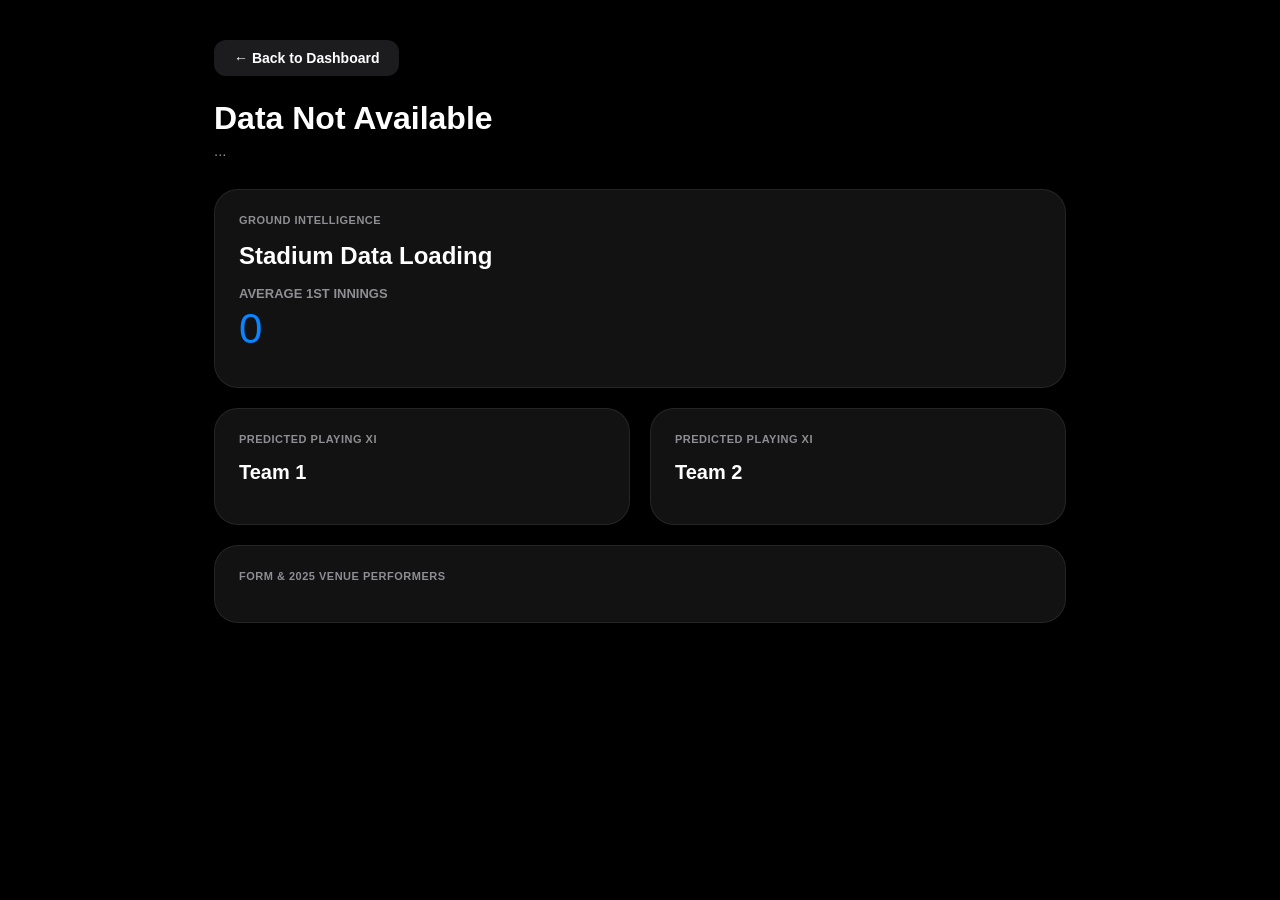
==== match-details.html @ ac009ffd "feat: complete Match Intelligence engine with predictive dynamic data" ====
<!DOCTYPE html>
<html lang="en">
<head>
  <meta charset="UTF-8">
  <meta name="viewport" content="width=device-width, initial-scale=1.0">
  <title>Match Details & Intelligence</title>
  <link rel="stylesheet" href="style.css">
  <style>
    .details-page { 
      max-width: 900px; 
      margin: 0 auto; 
      padding: 40px 24px; 
    }
    .back-btn { 
      background: #1C1C1E; 
      color: #FFF; 
      border: none; 
      padding: 10px 20px; 
      border-radius: 12px; 
      cursor: pointer; 
      text-decoration: none; 
      font-weight: 600; 
      font-size: 14px;
      display: inline-block; 
      margin-bottom: 24px; 
      transition: background 0.2s;
    }
    .back-btn:hover { background: #2C2C2E; }
    
    .bento-grid { 
      display: grid; 
      grid-template-columns: 1fr 1fr; 
      gap: 20px; 
      margin-top: 20px; 
    }
    
    .bento-card { 
      background: rgba(28,28,30,0.65); 
      border: 1px solid rgba(255,255,255,0.08); 
      border-radius: 24px; 
      padding: 24px; 
      backdrop-filter: blur(40px) saturate(200%); 
      -webkit-backdrop-filter: blur(40px) saturate(200%);
    }
    
    .bento-title { 
      color: #8E8E93; 
      text-transform: uppercase; 
      font-size: 11px; 
      font-weight: 600; 
      letter-spacing: 0.5px; 
      margin-bottom: 16px; 
    }
    
    .venue-name { font-size: 24px; font-weight: 700; margin-bottom: 8px; color: #FFF; }
    .avg-score { font-size: 42px; font-weight: 300; color: #0A84FF; letter-spacing: -1px; margin-bottom: 10px; }
    
    .pitch-badge { 
      display: inline-block; 
      padding: 6px 12px; 
      border-radius: 8px; 
      font-size: 12px; 
      font-weight: 600; 
      margin-right: 8px; 
      margin-top: 8px; 
      background: rgba(255,255,255,0.05); 
      color: #FFF;
      border: 1px solid rgba(255,255,255,0.1);
    }
    .pace { color: #30D158; border-color: rgba(48, 209, 88, 0.3); background: rgba(48, 209, 88, 0.1); }
    .spin { color: #0A84FF; border-color: rgba(10, 132, 255, 0.3); background: rgba(10, 132, 255, 0.1); }
    
    .team-header { font-size: 20px; font-weight: 700; margin-bottom: 16px; color: #FFF; }
    .team-list { list-style: none; padding: 0; margin: 0; }
    .team-list li { 
      padding: 10px 0; 
      border-bottom: 1px solid rgba(255,255,255,0.05); 
      font-size: 15px; 
      color: rgba(255,255,255,0.8);
      display: flex;
      align-items: center;
    }
    .team-list li::before {
      content: '';
      width: 6px;
      height: 6px;
      background: rgba(255,255,255,0.3);
      border-radius: 50%;
      margin-right: 12px;
      display: inline-block;
    }
    .team-list li:last-child { border: none; }
    
    @media(max-width: 768px) {
      .bento-grid { grid-template-columns: 1fr; }
      .details-page { padding: 20px 16px; }
    }
  </style>
</head>
<body>
  <div class="details-page">
    <a href="index.html" class="back-btn">← Back to Dashboard</a>
    <h1 id="matchTitle" style="font-size: 32px; font-weight: 700; margin-bottom: 5px;">Loading Intelligence...</h1>
    <p id="matchDate" style="color: #8E8E93; font-size: 15px; font-weight: 500; margin-bottom: 30px;">...</p>
    
    <div class="bento-grid">
      <!-- Venue Widget -->
      <div class="bento-card" style="grid-column: 1 / -1;">
        <div class="bento-title">Ground Intelligence</div>
        <div class="venue-name" id="venueName">Stadium Data Loading</div>
        <div style="font-size: 13px; color: #8E8E93; margin-top: 16px; margin-bottom: 4px; font-weight: 600;">AVERAGE 1ST INNINGS</div>
        <div class="avg-score" id="venueAvg">0</div>
        <div id="pitchBadges"></div>
      </div>
      
      <!-- Squad Widgets -->
      <div class="bento-card">
        <div class="bento-title">Predicted Playing XI</div>
        <div class="team-header" id="team1Name">Team 1</div>
        <ul class="team-list" id="team1List"></ul>
      </div>
      
      <div class="bento-card">
        <div class="bento-title">Predicted Playing XI</div>
        <div class="team-header" id="team2Name">Team 2</div>
        <ul class="team-list" id="team2List"></ul>
      </div>
      
      <!-- History Widget -->
      <div class="bento-card" style="grid-column: 1 / -1;">
        <div class="bento-title">Form & 2025 Venue Performers</div>
        <ul class="team-list" id="historyList"></ul>
      </div>
    </div>
  </div>

  <script src="match-data.js?v=3"></script>
  <script>
    window.onload = function() {
      const params = new URLSearchParams(window.location.search);
      const t1 = params.get('t1');
      const t2 = params.get('t2');
      const dateStr = params.get('date');
      
      if (!t1 || !t2) {
        document.getElementById('matchTitle').innerText = "Data Not Available";
      } else {
        document.getElementById('matchTitle').innerText = `${t1} vs ${t2}`;
        document.getElementById('matchDate').innerText = dateStr;
        
        const intel = getMatchIntelligence(t1, t2);
        
        // Populate Venue
        document.getElementById('venueName').innerText = intel.venue.name;
        document.getElementById('venueAvg').innerText = intel.venue.avg;
        
        let badges = `<span class="pitch-badge">${intel.venue.type}</span>`;
        badges += `<span class="pitch-badge ${intel.venue.paceOrSpin === 'Pacers' ? 'pace' : 'spin'}">${intel.venue.paceOrSpin} Favored</span>`;
        badges += `<span class="pitch-badge">${intel.venue.batOrBowl} Pitch</span>`;
        document.getElementById('pitchBadges').innerHTML = badges;
        
        // Populate Squads
        document.getElementById('team1Name').innerText = t1;
        document.getElementById('team2Name').innerText = t2;
        
        document.getElementById('team1List').innerHTML = intel.team1Squad.map(p => `<li>${p}</li>`).join('');
        document.getElementById('team2List').innerHTML = intel.team2Squad.map(p => `<li>${p}</li>`).join('');
        
        // Populate History
        let historyHtml = '';
        intel.historyT1.forEach(h => historyHtml += `<li><strong style="color:#FFF; width: 140px; display:inline-block;">${h.player} (${t1}):</strong> ${h.stat}</li>`);
        intel.historyT2.forEach(h => historyHtml += `<li><strong style="color:#FFF; width: 140px; display:inline-block;">${h.player} (${t2}):</strong> ${h.stat}</li>`);
        if(!historyHtml) historyHtml = `<li>No deep data found for this specific venue matchup</li>`;
        document.getElementById('historyList').innerHTML = historyHtml;
      }
    };
  </script>
</body>
</html>
---- style.css ----
:root {
  --text-primary: #ffffff;
  --text-secondary: rgba(255, 255, 255, 0.6);
  --text-tertiary: rgba(255, 255, 255, 0.4);
  
  /* Apple VisionOS Glass */
  --glass-bg: rgba(25, 25, 30, 0.35);
  --glass-border: rgba(255, 255, 255, 0.08);
  --glass-border-highlight: rgba(255, 255, 255, 0.2);
  --glass-highlight: rgba(255, 255, 255, 0.05);

  --accent-blue: #0a84ff;
  --success: #30d158;
  --danger: #ff453a;
  
  --font-apple: "SF Pro Display", -apple-system, BlinkMacSystemFont, "Segoe UI", Roboto, Helvetica, Arial, sans-serif;
}

* {
  box-sizing: border-box;
  margin: 0;
  padding: 0;
  -webkit-font-smoothing: antialiased;
}

body {
  font-family: var(--font-apple);
  color: var(--text-primary);
  min-height: 100vh;
  margin: 0;
  overflow-x: hidden;
  background-color: #000000;
}

/* Base Layout Constraints */
main, header {
  max-width: 1200px;
  margin: 0 auto;
  padding: 24px;
}

/* Glass Surface Mixin Logic */
.glass-panel {
  background: rgba(28, 28, 30, 0.65);
  backdrop-filter: blur(40px) saturate(200%);
  -webkit-backdrop-filter: blur(40px) saturate(200%);
  border: 1px solid rgba(255, 255, 255, 0.08);
  box-shadow: 0 8px 32px rgba(0, 0, 0, 0.4);
  border-radius: 24px;
}

/* Typography Enhancements */
h2 {
  font-size: 28px;
  font-weight: 700;
  letter-spacing: -0.5px;
  margin-bottom: 24px;
  color: #FFFFFF;
}

/* Top Dashboard Redesign */
.dashboard {
  margin-top: 40px;
  margin-bottom: 30px;
  padding: 30px;
  position: relative;
  overflow: hidden;
}

.dashboard::before {
  content: '';
  position: absolute;
  top: 0; left: 0; right: 0; height: 1px;
  background: linear-gradient(90deg, transparent, rgba(255,255,255,0.3), transparent);
}

.stats-container {
  display: flex;
  justify-content: space-around;
  gap: 20px;
  flex-wrap: wrap;
}

.stat-box {
  flex: 1;
  min-width: 150px;
  display: flex;
  flex-direction: column;
  align-items: center;
  justify-content: center;
  position: relative;
}

.stat-box:not(:last-child)::after {
  content: '';
  position: absolute;
  right: -10px;
  top: 10%;
  height: 80%;
  width: 1px;
  background: var(--glass-border);
}

.stat-label {
  font-size: 11px;
  font-weight: 600;
  letter-spacing: 0.5px;
  color: #8E8E93;
  text-transform: uppercase;
  margin-bottom: 8px;
}

.stat-value {
  font-size: 42px;
  font-weight: 300;
  letter-spacing: -1.5px;
}

.stat-value.profit { color: var(--success); }
.stat-value.loss { color: var(--danger); }

/* Quick Actions */
.action-row {
  display: flex;
  justify-content: space-between;
  align-items: center;
  margin-bottom: 20px;
}

.reset-btn {
  background: rgba(255, 69, 58, 0.1);
  border: 1px solid rgba(255, 69, 58, 0.3);
  color: #ff5449;
  padding: 10px 20px;
  border-radius: 20px;
  font-size: 14px;
  font-weight: 600;
  cursor: pointer;
  transition: all 0.3s;
  backdrop-filter: blur(10px);
}

.reset-btn:hover {
  background: rgba(255, 69, 58, 0.2);
  transform: translateY(-2px);
}

/* View Tabs */
.view-tabs {
  display: flex;
  background: #1C1C1E;
  border-radius: 12px;
  padding: 4px;
  margin-top: -10px;
  margin-bottom: 30px;
  width: max-content;
  margin-left: auto;
  margin-right: auto;
}
.view-tab {
  background: transparent;
  border: none;
  color: #8E8E93;
  padding: 8px 32px;
  border-radius: 8px;
  font-size: 14px;
  font-weight: 600;
  cursor: pointer;
  transition: all 0.2s ease;
}
.view-tab:hover {
  color: #FFFFFF;
}
.view-tab.active {
  background: rgba(255,255,255,0.15);
  color: #FFFFFF;
  box-shadow: 0 3px 8px rgba(0, 0, 0, 0.2);
}

/* Filters - Sleek Pills */
.filters {
  display: flex;
  gap: 12px;
  overflow-x: auto;
  padding: 0 24px 20px 24px;
  margin: 0 -24px 30px -24px;
  scrollbar-width: none;
}
.filters::-webkit-scrollbar { display: none; }

.filter-btn {
  background: #1C1C1E;
  border: none;
  color: #8E8E93;
  padding: 8px 18px;
  border-radius: 20px;
  font-size: 14px;
  font-weight: 600;
  letter-spacing: 0.5px;
  cursor: pointer;
  white-space: nowrap;
  transition: all 0.2s ease;
}

.filter-btn:hover {
  background: #2C2C2E;
  color: #FFFFFF;
}

.filter-btn.active {
  background: #FFFFFF;
  color: #000000;
}

/* Match Grid & Unique Box Design */
.matches-grid {
  display: grid;
  grid-template-columns: repeat(auto-fill, minmax(360px, 1fr));
  gap: 24px;
  margin-bottom: 40px;
}

.match-card {
  position: relative;
  display: flex;
  flex-direction: column;
  padding: 24px;
  transition: all 0.2s ease-in-out;
  overflow: hidden;
}

.match-card::before {
  content: '';
  position: absolute;
  top: 0; left: 0; right: 0; bottom: 0;
  background: linear-gradient(180deg, rgba(255,255,255,0.03) 0%, transparent 100%);
  pointer-events: none;
}

.match-card:hover {
  transform: scale(0.99);
}

.match-card-header {
  display: flex;
  justify-content: space-between;
  align-items: center;
  margin-bottom: 24px;
  z-index: 2;
}

.match-date-badge {
  background: rgba(0,0,0,0.3);
  padding: 6px 14px;
  border-radius: 20px;
  font-size: 12px;
  font-weight: 700;
  letter-spacing: 1px;
  border: 1px solid var(--glass-border);
  color: var(--text-primary);
}

.status-indicator {
  font-size: 11px;
  font-weight: 800;
  text-transform: uppercase;
  letter-spacing: 1px;
  display: flex;
  align-items: center;
  gap: 6px;
}

.status-indicator::before {
  content: '';
  width: 8px; height: 8px; border-radius: 50%;
}

.status-indicator.pending { color: var(--text-tertiary); }
.status-indicator.pending::before { background: var(--text-tertiary); }

.status-indicator.profit { color: var(--success); }
.status-indicator.profit::before { background: var(--success); box-shadow: 0 0 10px var(--success); }

.status-indicator.loss { color: var(--danger); }
.status-indicator.loss::before { background: var(--danger); box-shadow: 0 0 10px var(--danger); }

/* Versus Arena */
.vs-arena {
  display: flex;
  align-items: center;
  justify-content: center;
  gap: 20px;
  margin-bottom: 30px;
  z-index: 2;
}

.team {
  text-align: center;
  flex: 1;
}

.logo-ring {
  width: 76px;
  height: 76px;
  border-radius: 50%;
  background: linear-gradient(135deg, rgba(255,255,255,0.1), rgba(255,255,255,0));
  border: 1px solid var(--glass-border);
  padding: 12px;
  margin: 0 auto 12px auto;
  box-shadow: 0 10px 20px rgba(0,0,0,0.3);
  position: relative;
}

.logo-ring img {
  width: 100%;
  height: 100%;
  object-fit: contain;
  filter: drop-shadow(0 4px 6px rgba(0,0,0,0.5));
}

.team-name {
  font-size: 18px;
  font-weight: 700;
  letter-spacing: 0.5px;
}

.vs-divider {
  font-size: 14px;
  font-weight: 800;
  color: var(--text-tertiary);
  background: rgba(0,0,0,0.4);
  width: 40px;
  height: 40px;
  display: flex;
  align-items: center;
  justify-content: center;
  border-radius: 50%;
  border: 1px solid var(--glass-border);
}

/* Glass Inputs & Segments */
.interaction-zone {
  background: rgba(0,0,0,0.2);
  border-radius: 20px;
  padding: 16px;
  border: 1px solid var(--glass-border);
  z-index: 2;
}

.segmented-control {
  display: flex;
  background: #1C1C1E;
  border-radius: 9px;
  padding: 2px;
  margin-bottom: 16px;
  position: relative;
}

.segment-label {
  flex: 1;
  text-align: center;
  font-size: 13px;
  font-weight: 500;
  padding: 8px 0;
  cursor: pointer;
  border-radius: 7px;
  color: #fff;
  transition: all 0.2s ease;
  z-index: 1;
}

.segment-radio { display: none; }

.segment-radio:checked + .segment-label.profit-label {
  background: var(--success);
  color: #000;
  box-shadow: 0 3px 8px rgba(0,0,0,0.2);
}
.segment-radio:checked + .segment-label.loss-label {
  background: var(--danger);
  color: #fff;
  box-shadow: 0 3px 8px rgba(0,0,0,0.2);
}

.input-container {
  position: relative;
  margin-bottom: 16px;
}

.glass-input {
  width: 100%;
  background: #1C1C1E;
  border: none;
  color: #FFFFFF;
  padding: 16px 20px;
  border-radius: 12px;
  font-size: 18px;
  font-family: inherit;
  font-weight: 500;
  transition: all 0.3s;
}

.glass-input:focus {
  outline: none;
  background: #2C2C2E;
}

.glass-input::placeholder { color: #8E8E93; }

.save-action {
  width: 100%;
  padding: 16px;
  background: #0A84FF;
  border: none;
  color: #FFFFFF;
  border-radius: 12px;
  font-weight: 600;
  font-size: 16px;
  cursor: pointer;
  transition: all 0.2s ease;
}

.save-action:hover {
  background: #007AFF;
}

.save-action:active {
  transform: scale(0.98);
}

/* Pagination Glass */
.pagination {
  display: flex;
  justify-content: center;
  align-items: center;
  gap: 20px;
  margin: 20px 0 60px 0;
}

.page-btn {
  background: rgba(255,255,255,0.05);
  color: var(--text-primary);
  border: 1px solid var(--glass-border);
  padding: 12px 28px;
  border-radius: 30px;
  font-size: 15px;
  font-weight: 600;
  cursor: pointer;
  transition: all 0.3s;
  backdrop-filter: blur(10px);
}

.page-btn:disabled {
  opacity: 0.3;
  cursor: not-allowed;
}

.page-btn:not(:disabled):hover {
  background: rgba(255,255,255,0.15);
  border-color: rgba(255,255,255,0.3);
}

.page-info {
  font-size: 14px;
  font-weight: 600;
  color: var(--text-secondary);
  letter-spacing: 1px;
}

/* Toast System Overhaul */
#toast-container {
  position: fixed;
  bottom: 40px;
  left: 50%;
  transform: translateX(-50%);
  z-index: 9999;
  display: flex;
  flex-direction: column;
  gap: 12px;
  pointer-events: none;
}

.toast {
  background: rgba(10, 10, 15, 0.85);
  backdrop-filter: blur(30px) saturate(200%);
  border: 1px solid rgba(255,255,255,0.1);
  color: var(--text-primary);
  padding: 16px 32px;
  border-radius: 40px;
  box-shadow: 0 20px 40px rgba(0,0,0,0.5);
  font-weight: 600;
  font-size: 15px;
  display: flex;
  align-items: center;
  gap: 12px;
  animation: slideUpFade 0.5s cubic-bezier(0.16, 1, 0.3, 1) forwards;
}

@keyframes slideUpFade {
  from { transform: translateY(100px) scale(0.9); opacity: 0; }
  to { transform: translateY(0) scale(1); opacity: 1; }
}

@keyframes slideDownFade {
  from { transform: translateY(0) scale(1); opacity: 1; }
  to { transform: translateY(50px) scale(0.9); opacity: 0; }
}

/* Ambient Orbs Hidden for Apple Look */
.ambient-orbs { display: none; }

/* Recent Activity */
.recent-activity-list {
  display: flex;
  flex-direction: column;
  gap: 12px;
}
.activity-item {
  background: rgba(255,255,255,0.03);
  border: 1px solid rgba(255,255,255,0.05);
  border-radius: 12px;
  padding: 14px 18px;
  display: flex;
  justify-content: space-between;
  align-items: center;
  transition: all 0.3s;
}
.activity-item:hover {
  background: rgba(255,255,255,0.08);
  transform: translateX(5px);
}
.activity-details {
  display: flex;
  flex-direction: column;
  gap: 4px;
}
.activity-title {
  font-weight: 600;
  font-size: 15px;
  color: var(--text-primary);
}
.activity-time {
  font-size: 12px;
  color: var(--text-tertiary);
}
.activity-amount {
  font-weight: 700;
  font-size: 16px;
  text-shadow: 0 0 10px rgba(0,0,0,0.5);
}
.activity-amount.profit {
  color: var(--success);
}
.activity-amount.loss {
  color: var(--danger);
}
.empty-state {
  color: var(--text-tertiary);
  font-size: 14px;
  font-style: italic;
  padding: 10px 0;
}

/* Floating FAB */
.fab-container {
  position: fixed;
  bottom: 40px;
  right: 40px;
  z-index: 1000;
}
.fab {
  width: 60px;
  height: 60px;
  border-radius: 30px;
  border: 1px solid var(--glass-border);
  display: flex;
  align-items: center;
  justify-content: center;
  color: #fff;
  cursor: pointer;
  box-shadow: 0 10px 30px rgba(0,0,0,0.5), inset 0 1px 0 rgba(255,255,255,0.2);
  transition: all 0.3s cubic-bezier(0.16, 1, 0.3, 1);
  background: rgba(25, 25, 30, 0.7);
  backdrop-filter: blur(20px);
}
.fab:hover {
  transform: translateY(-5px) scale(1.05);
  background: rgba(40, 40, 45, 0.8);
}
.fab:active {
  transform: translateY(0) scale(0.95);
}

/* Calculator Modal */
.calculator-modal {
  position: fixed;
  bottom: 110px;
  right: 40px;
  width: 320px;
  background: rgba(20, 20, 25, 0.85);
  border-radius: 24px;
  padding: 20px;
  z-index: 999;
  box-shadow: 0 30px 60px rgba(0,0,0,0.6), inset 0 1px 0 rgba(255,255,255,0.15);
  display: none;
  flex-direction: column;
  gap: 15px;
  transform-origin: bottom right;
  opacity: 0;
  pointer-events: none;
  transform: scale(0.9) translateY(20px);
  transition: all 0.4s cubic-bezier(0.16, 1, 0.3, 1);
}

.calculator-modal.show {
  display: flex;
  opacity: 1;
  pointer-events: auto;
  transform: scale(1) translateY(0);
}

.calc-header {
  display: flex;
  justify-content: space-between;
  align-items: center;
  font-size: 14px;
  font-weight: 600;
  color: var(--text-secondary);
  border-bottom: 1px solid var(--glass-border);
  padding-bottom: 10px;
  margin-bottom: 5px;
}
.calc-close {
  background: none;
  border: none;
  color: var(--text-secondary);
  font-size: 20px;
  cursor: pointer;
  transition: color 0.3s;
}
.calc-close:hover {
  color: #fff;
}

.betting-calc-body {
  display: flex;
  flex-direction: column;
  gap: 10px;
}
.bc-input {
  font-size: 20px;
  padding: 12px;
  text-align: right;
  height: 50px;
}
.bcalc-results {
  background: rgba(0,0,0,0.3);
  border-radius: 12px;
  padding: 16px;
  margin-top: 5px;
  border: 1px solid rgba(255,255,255,0.05);
}
.bcalc-row {
  display: flex;
  justify-content: space-between;
  align-items: center;
  font-size: 15px;
  color: var(--text-secondary);
  margin-bottom: 8px;
}
.bcalc-row:last-child {
  margin-bottom: 0;
  padding-top: 8px;
  border-top: 1px dashed rgba(255,255,255,0.1);
  font-weight: 700;
  font-size: 18px;
  color: var(--text-primary);
}
.profit-highlight {
  color: var(--success);
  text-shadow: 0 0 15px rgba(48, 209, 88, 0.3);
}
.loss-highlight {
  color: var(--danger);
  text-shadow: 0 0 15px rgba(255, 69, 58, 0.3);
}

@media (max-width: 768px) {
  main, header { padding: 16px; }
  .dashboard { padding: 20px 16px; margin-top: 10px; border-radius: 24px; }
  
  /* Dashboard App Widget Grid */
  .stats-container { display: grid; grid-template-columns: 1fr 1fr; gap: 12px; }
  .stats-container:not(.team-analytics) .stat-box:first-child { grid-column: 1 / -1; padding-bottom: 20px; }
  .stat-box { width: 100%; text-align: center; padding: 12px; }
  .stat-value { font-size: 28px; }
  .stat-box:not(:last-child)::after { display: none; }
  
  .team-analytics { gap: 12px; margin-top: 16px; padding-top: 16px; }
  .team-analytics .stat-box { width: 100%; padding: 16px 8px; }
  .team-analytics .stat-value { font-size: 22px !important; }

  /* Swipeable Filters Ribbon */
  .filters {
    flex-wrap: nowrap;
    justify-content: flex-start;
    overflow-x: auto;
    padding-bottom: 8px;
    margin-bottom: 16px;
    -webkit-overflow-scrolling: touch;
    scrollbar-width: none;
  }
  .filters::-webkit-scrollbar { display: none; }
  .filter-btn { 
    flex: 0 0 auto; 
    white-space: nowrap; 
    padding: 10px 20px; 
    font-size: 14px; 
  }

  .matches-grid { grid-template-columns: 1fr; gap: 16px; margin-bottom: 30px; }
  .match-card { padding: 20px 16px; border-radius: 24px; margin: 0; width: 100%; box-sizing: border-box; }
  
  .vs-arena { gap: 8px; margin-bottom: 24px; }
  .logo-ring { width: 54px; height: 54px; padding: 8px; margin-bottom: 8px; }
  .team-name { font-size: 15px; }
  .vs-divider { width: 32px; height: 32px; font-size: 12px; }
  
  .interaction-zone { padding: 12px; }
  .glass-input { font-size: 16px; padding: 12px; }
  .segment-label { font-size: 13px; padding: 8px 0; }
  
  .fab-container { bottom: 20px; right: 20px; }
  .fab { width: 56px; height: 56px; box-shadow: 0 8px 25px rgba(0, 0, 0, 0.4); }
  .calculator-modal { bottom: 85px; right: 20px; width: calc(100vw - 40px); max-width: 320px; padding: 16px; }
  
  .activity-item { padding: 16px; border-radius: 16px; }
  .activity-title { font-size: 14px; }
  .activity-time { font-size: 11px; }
  .activity-amount { font-size: 15px; }
  
  h2 { font-size: 22px; margin-bottom: 16px; }
  
  .view-tabs { gap: 8px; margin-bottom: 20px; margin-top: 5px; }
  .view-tab { padding: 12px 10px; font-size: 14px; flex: 1; text-align: center; border-radius: 16px; }
}
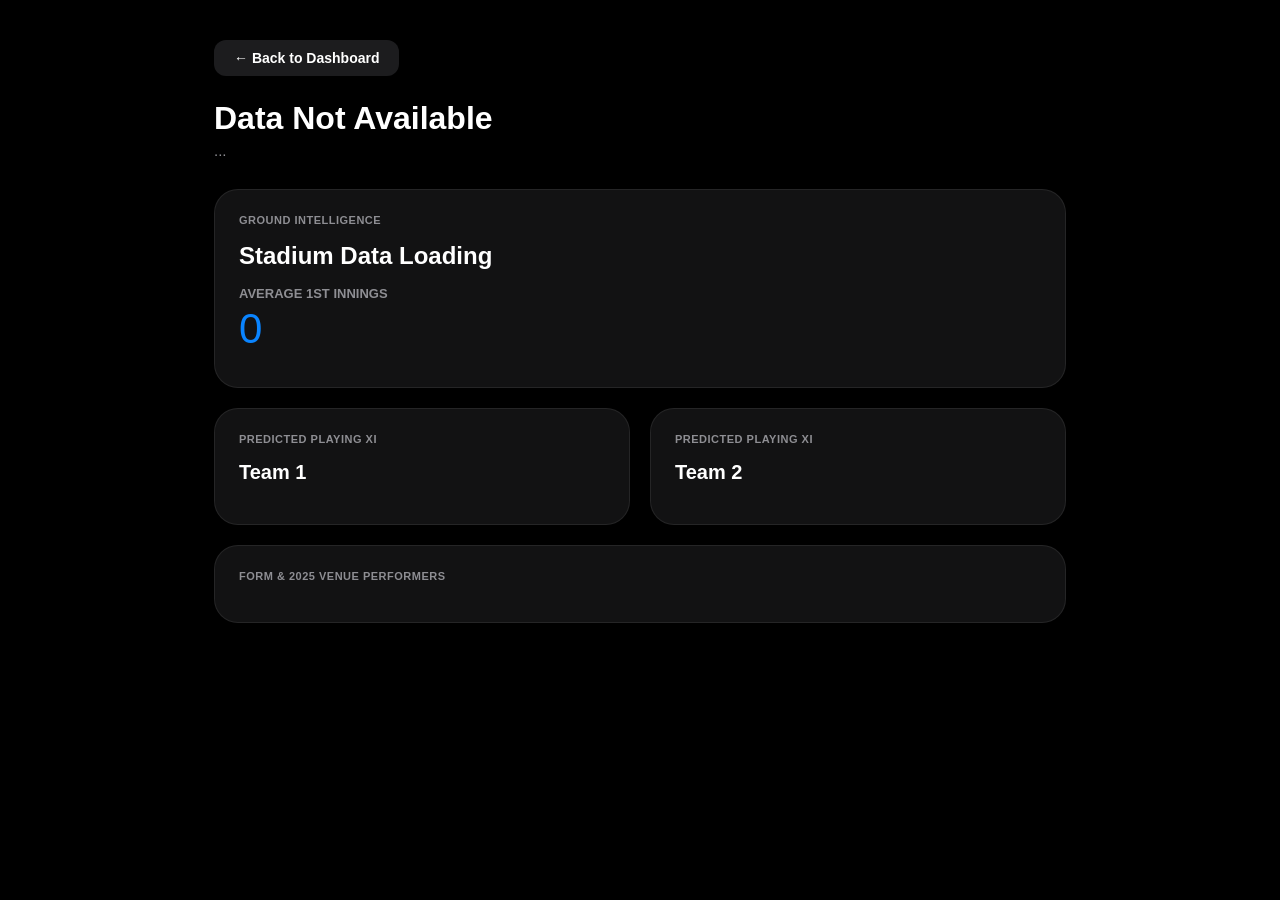
==== commit 87b3c463: "feat: add ground boundaries and player role icons" ====
--- a/match-details.html
+++ b/match-details.html
@@ -157,6 +157,9 @@
         let badges = `<span class="pitch-badge">${intel.venue.type}</span>`;
         badges += `<span class="pitch-badge ${intel.venue.paceOrSpin === 'Pacers' ? 'pace' : 'spin'}">${intel.venue.paceOrSpin} Favored</span>`;
         badges += `<span class="pitch-badge">${intel.venue.batOrBowl} Pitch</span>`;
+        if (intel.venue.size) {
+          badges += `<span class="pitch-badge" style="border-color: rgba(255,255,255,0.4); color: #FFF;">📐 ${intel.venue.size}</span>`;
+        }
         document.getElementById('pitchBadges').innerHTML = badges;
         
         // Populate Squads
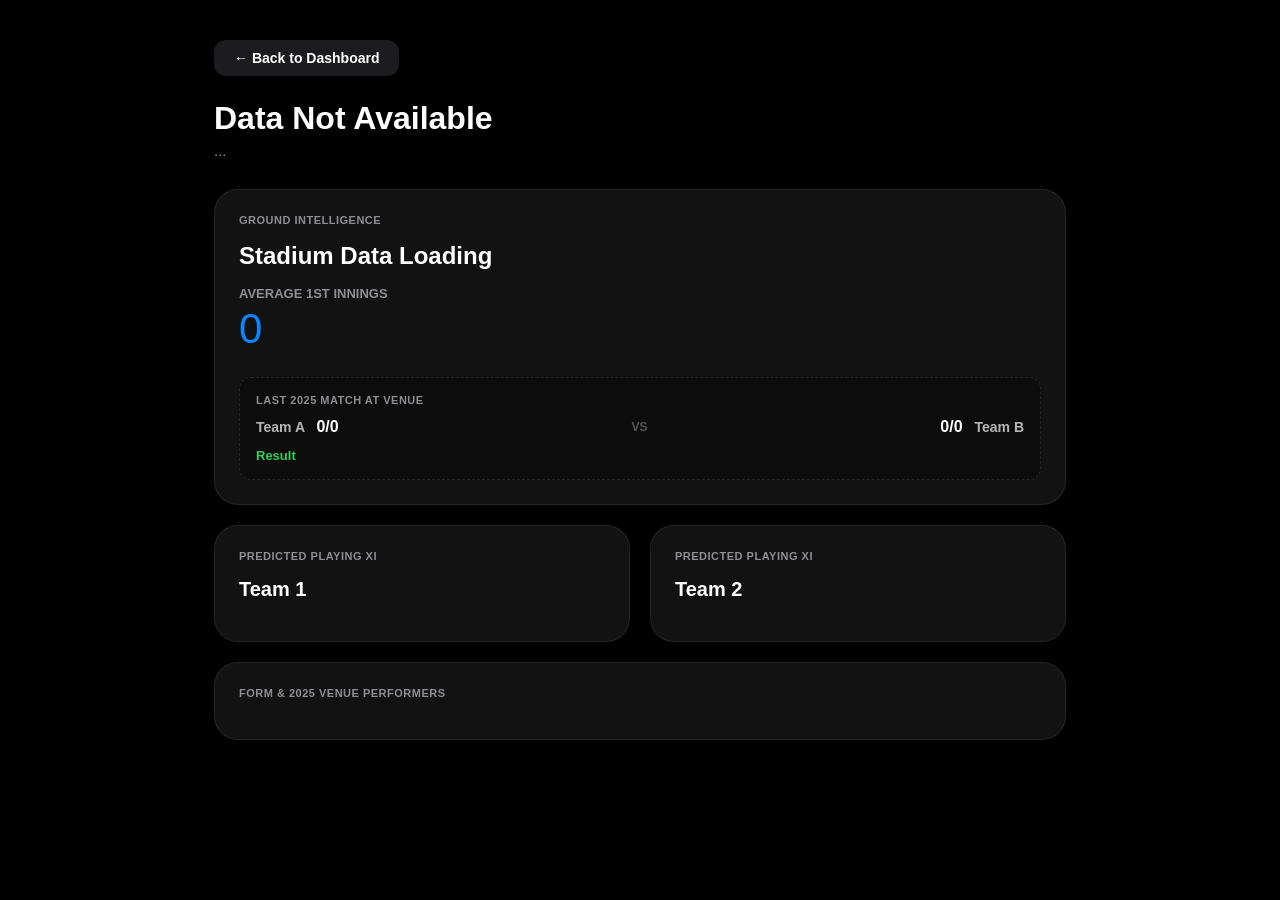
==== commit be492b5a: "feat: implement historical 2025 venue match scores UI" ====
--- a/match-details.html
+++ b/match-details.html
@@ -111,6 +111,15 @@
         <div style="font-size: 13px; color: #8E8E93; margin-top: 16px; margin-bottom: 4px; font-weight: 600;">AVERAGE 1ST INNINGS</div>
         <div class="avg-score" id="venueAvg">0</div>
         <div id="pitchBadges"></div>
+        <div id="prevMatchBox" style="margin-top: 24px; padding: 16px; background: rgba(0,0,0,0.3); border-radius: 12px; border: 1px dashed rgba(255,255,255,0.1);">
+          <div style="color: #8E8E93; font-size: 11px; text-transform: uppercase; font-weight: 600; margin-bottom: 12px; letter-spacing: 0.5px;">Last 2025 Match At Venue</div>
+          <div style="display: flex; justify-content: space-between; align-items: center; font-size: 14px; font-weight: 600; color: rgba(255,255,255,0.7);">
+            <span id="prevT1">Team A <span style="color: #FFF; font-size: 16px; margin-left: 8px;" id="prevS1">0/0</span></span>
+            <span style="font-size: 12px; color: rgba(255,255,255,0.3);">VS</span>
+            <span id="prevT2"><span style="color: #FFF; font-size: 16px; margin-right: 8px;" id="prevS2">0/0</span> Team B</span>
+          </div>
+          <div id="prevResult" style="color: #30D158; font-size: 13px; margin-top: 12px; font-weight: 600;">Result</div>
+        </div>
       </div>
       
       <!-- Squad Widgets -->
@@ -134,7 +143,7 @@
     </div>
   </div>
 
-  <script src="match-data.js?v=3"></script>
+  <script src="match-data.js?v=5"></script>
   <script>
     window.onload = function() {
       const params = new URLSearchParams(window.location.search);
@@ -161,6 +170,15 @@
           badges += `<span class="pitch-badge" style="border-color: rgba(255,255,255,0.4); color: #FFF;">📐 ${intel.venue.size}</span>`;
         }
         document.getElementById('pitchBadges').innerHTML = badges;
+        
+        // Previous Match
+        if (intel.venue.prevMatch) {
+          document.getElementById('prevT1').innerHTML = `${intel.venue.prevMatch.t1} <span style="color: #FFF; font-size: 16px; margin-left: 8px;">${intel.venue.prevMatch.s1}</span>`;
+          document.getElementById('prevT2').innerHTML = `<span style="color: #FFF; font-size: 16px; margin-right: 8px;">${intel.venue.prevMatch.s2}</span> ${intel.venue.prevMatch.t2}`;
+          document.getElementById('prevResult').innerText = intel.venue.prevMatch.result;
+        } else {
+          document.getElementById('prevMatchBox').style.display = 'none';
+        }
         
         // Populate Squads
         document.getElementById('team1Name').innerText = t1;
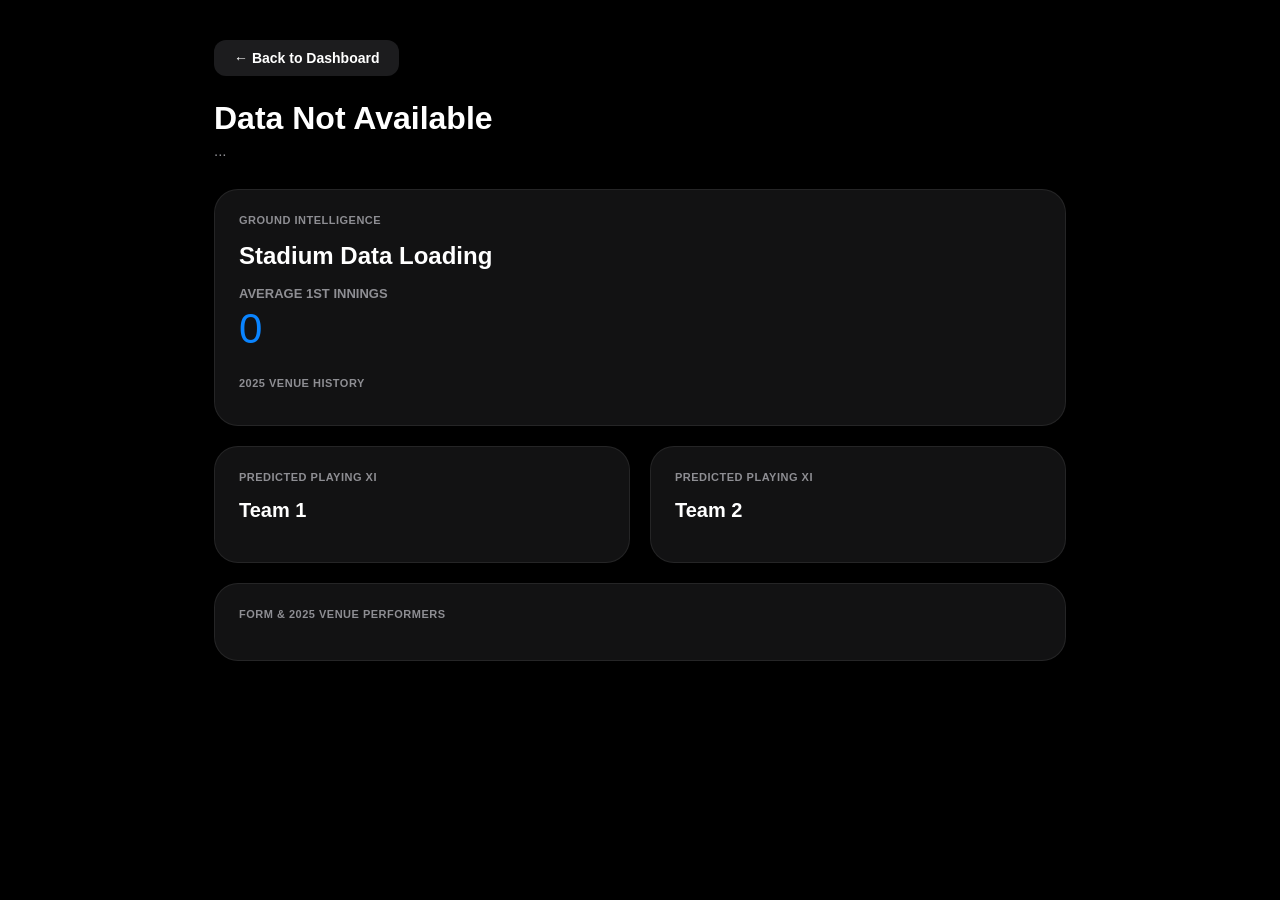
==== commit 60626a92: "feat: stack multiple 2025 past matches for venue intelligence" ====
--- a/match-details.html
+++ b/match-details.html
@@ -111,14 +111,9 @@
         <div style="font-size: 13px; color: #8E8E93; margin-top: 16px; margin-bottom: 4px; font-weight: 600;">AVERAGE 1ST INNINGS</div>
         <div class="avg-score" id="venueAvg">0</div>
         <div id="pitchBadges"></div>
-        <div id="prevMatchBox" style="margin-top: 24px; padding: 16px; background: rgba(0,0,0,0.3); border-radius: 12px; border: 1px dashed rgba(255,255,255,0.1);">
-          <div style="color: #8E8E93; font-size: 11px; text-transform: uppercase; font-weight: 600; margin-bottom: 12px; letter-spacing: 0.5px;">Last 2025 Match At Venue</div>
-          <div style="display: flex; justify-content: space-between; align-items: center; font-size: 14px; font-weight: 600; color: rgba(255,255,255,0.7);">
-            <span id="prevT1">Team A <span style="color: #FFF; font-size: 16px; margin-left: 8px;" id="prevS1">0/0</span></span>
-            <span style="font-size: 12px; color: rgba(255,255,255,0.3);">VS</span>
-            <span id="prevT2"><span style="color: #FFF; font-size: 16px; margin-right: 8px;" id="prevS2">0/0</span> Team B</span>
-          </div>
-          <div id="prevResult" style="color: #30D158; font-size: 13px; margin-top: 12px; font-weight: 600;">Result</div>
+        <div id="prevMatchesContainer" style="margin-top: 24px;">
+          <div style="color: #8E8E93; font-size: 11px; text-transform: uppercase; font-weight: 600; margin-bottom: 12px; letter-spacing: 0.5px;">2025 Venue History</div>
+          <div id="prevMatchesList" style="display: flex; flex-direction: column; gap: 10px;"></div>
         </div>
       </div>
       
@@ -143,7 +138,7 @@
     </div>
   </div>
 
-  <script src="match-data.js?v=5"></script>
+  <script src="match-data.js?v=6"></script>
   <script>
     window.onload = function() {
       const params = new URLSearchParams(window.location.search);
@@ -171,13 +166,24 @@
         }
         document.getElementById('pitchBadges').innerHTML = badges;
         
-        // Previous Match
-        if (intel.venue.prevMatch) {
-          document.getElementById('prevT1').innerHTML = `${intel.venue.prevMatch.t1} <span style="color: #FFF; font-size: 16px; margin-left: 8px;">${intel.venue.prevMatch.s1}</span>`;
-          document.getElementById('prevT2').innerHTML = `<span style="color: #FFF; font-size: 16px; margin-right: 8px;">${intel.venue.prevMatch.s2}</span> ${intel.venue.prevMatch.t2}`;
-          document.getElementById('prevResult').innerText = intel.venue.prevMatch.result;
+        // Previous Matches
+        if (intel.venue.prevMatches && intel.venue.prevMatches.length > 0) {
+          let html = '';
+          intel.venue.prevMatches.forEach(match => {
+            html += `
+              <div style="padding: 12px 16px; background: rgba(0,0,0,0.3); border-radius: 12px; border: 1px dashed rgba(255,255,255,0.1);">
+                <div style="display: flex; justify-content: space-between; align-items: center; font-size: 13px; font-weight: 600; color: rgba(255,255,255,0.7);">
+                  <span>${match.t1} <span style="color: #FFF; font-size: 15px; margin-left: 6px;">${match.s1}</span></span>
+                  <span style="font-size: 10px; color: rgba(255,255,255,0.3);">VS</span>
+                  <span><span style="color: #FFF; font-size: 15px; margin-right: 6px;">${match.s2}</span> ${match.t2}</span>
+                </div>
+                <div style="color: #0A84FF; font-size: 12px; margin-top: 8px; font-weight: 600;">${match.result}</div>
+              </div>
+            `;
+          });
+          document.getElementById('prevMatchesList').innerHTML = html;
         } else {
-          document.getElementById('prevMatchBox').style.display = 'none';
+          document.getElementById('prevMatchesContainer').style.display = 'none';
         }
         
         // Populate Squads
